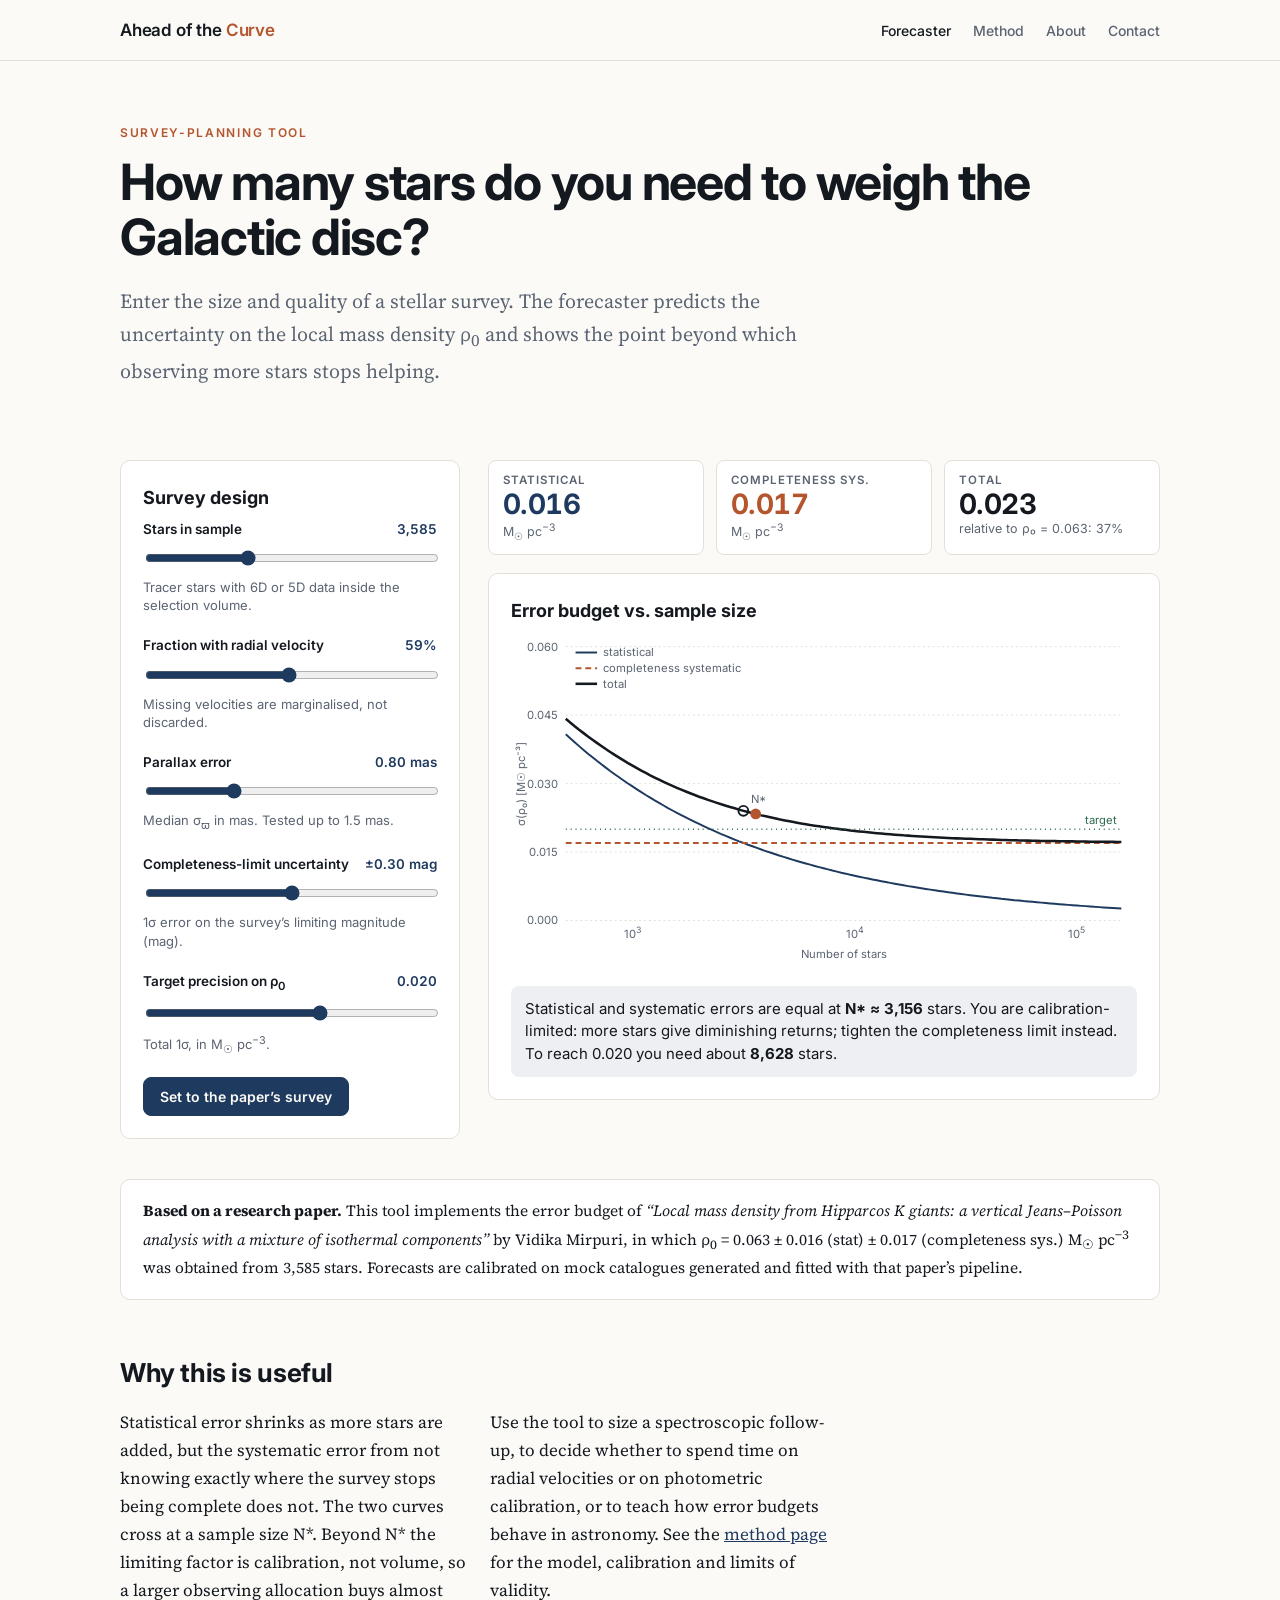
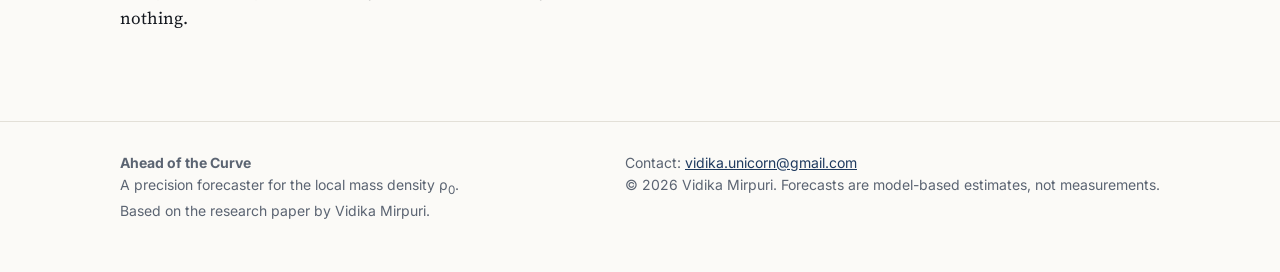
==== index.html @ 7cc65540 "Finish forecaster site: calibration, method page, README, layout fixes Co-Authored-By: Claude Sonnet" ====
<!doctype html><html lang="en"><head><meta charset="utf-8"><meta name="viewport" content="width=device-width,initial-scale=1">
<title>Precision Forecaster · Ahead of the Curve</title>
<meta name="description" content="Ahead of the Curve: a precision forecaster for measuring the local dark and baryonic mass density, based on a Hipparcos K-giant Jeans–Poisson analysis.">
<link rel="preconnect" href="https://fonts.googleapis.com"><link rel="preconnect" href="https://fonts.gstatic.com" crossorigin>
<link href="https://fonts.googleapis.com/css2?family=Inter:wght@400;500;600;700&family=Source+Serif+4:ital,wght@0,400;0,600;0,700;1,400&display=swap" rel="stylesheet">
<link rel="stylesheet" href="assets/style.css"></head><body>
<header class="top"><div class="wrap"><a class="brand" href="index.html">Ahead of the <span>Curve</span></a><nav><a href="index.html" class="on">Forecaster</a><a href="method.html" class="">Method</a><a href="about.html" class="">About</a><a href="contact.html" class="">Contact</a></nav></div></header>
<main class="wrap">
<section class="hero"><div class="eyebrow">Survey-planning tool</div>
<h1>How many stars do you need to weigh the Galactic disc?</h1>
<p class="lede">Enter the size and quality of a stellar survey. The forecaster predicts the uncertainty on the local mass density ρ<sub>0</sub> and shows the point beyond which observing more stars stops helping.</p></section>
<div class="grid">
<div class="card"><h3>Survey design</h3>
<div class="field"><label for="n"><span>Stars in sample</span><output id="nO"></output></label><input id="n" type="range" min="2.7" max="5.2" step="any"><small>Tracer stars with 6D or 5D data inside the selection volume.</small></div>
<div class="field"><label for="rv"><span>Fraction with radial velocity</span><output id="rvO"></output></label><input id="rv" type="range" min="0.2" max="1" step="0.01"><small>Missing velocities are marginalised, not discarded.</small></div>
<div class="field"><label for="plx"><span>Parallax error</span><output id="plxO"></output></label><input id="plx" type="range" min="0.1" max="2.5" step="0.05"><small>Median σ<sub>ϖ</sub> in mas. Tested up to 1.5 mas.</small></div>
<div class="field"><label for="dv"><span>Completeness-limit uncertainty</span><output id="dvO"></output></label><input id="dv" type="range" min="0" max="0.6" step="0.01"><small>1σ error on the survey’s limiting magnitude (mag).</small></div>
<div class="field"><label for="tgt"><span>Target precision on ρ<sub>0</sub></span><output id="tgtO"></output></label><input id="tgt" type="range" min="0.005" max="0.03" step="0.001"><small>Total 1σ, in M<sub>☉</sub> pc<sup>−3</sup>.</small></div>
<button class="btn" id="paper">Set to the paper’s survey</button></div>
<div><div class="kpis">
<div class="kpi stat"><div class="l">Statistical</div><div class="v" id="kS"></div><div class="s">M<sub>☉</sub> pc<sup>−3</sup></div></div>
<div class="kpi sys"><div class="l">Completeness sys.</div><div class="v" id="kY"></div><div class="s">M<sub>☉</sub> pc<sup>−3</sup></div></div>
<div class="kpi"><div class="l">Total</div><div class="v" id="kT"></div><div class="s" id="kTs"></div></div></div>
<div class="card"><h3>Error budget vs. sample size</h3><svg id="chart" viewBox="0 0 640 340" width="100%" role="img" aria-label="Forecast error on rho0 versus number of stars"></svg>
<div class="verdict" id="verdict"></div><div id="warn"></div></div></div></div>
<div class="based"><strong>Based on a research paper.</strong> This tool implements the error budget of <em>“Local mass density from Hipparcos K giants: a vertical Jeans–Poisson analysis with a mixture of isothermal components”</em> by Vidika Mirpuri, in which ρ<sub>0</sub> = 0.063 ± 0.016 (stat) ± 0.017 (completeness sys.) M<sub>☉</sub> pc<sup>−3</sup> was obtained from 3,585 stars. Forecasts are calibrated on mock catalogues generated and fitted with that paper’s pipeline.</div>
<h2>Why this is useful</h2><div class="two prose">
<p>Statistical error shrinks as more stars are added, but the systematic error from not knowing exactly where the survey stops being complete does not. The two curves cross at a sample size N*. Beyond N* the limiting factor is calibration, not volume, so a larger observing allocation buys almost nothing.</p>
<p>Use the tool to size a spectroscopic follow-up, to decide whether to spend time on radial velocities or on photometric calibration, or to teach how error budgets behave in astronomy. See the <a href="method.html">method page</a> for the model, calibration and limits of validity.</p></div></main>
<footer><div class="wrap"><div><strong>Ahead of the Curve</strong><br>A precision forecaster for the local mass density ρ<sub>0</sub>.<br>Based on the research paper by Vidika Mirpuri.</div>
<div>Contact: <a href="mailto:vidika.unicorn@gmail.com">vidika.unicorn@gmail.com</a><br>© 2026 Vidika Mirpuri. Forecasts are model-based estimates, not measurements.</div></div></footer><script src="assets/calibration.js"></script><script src="assets/forecast.js"></script></body></html>
---- assets/style.css ----
:root{--bg:#fbfaf7;--ink:#14181f;--mute:#5b6472;--line:#e3e0d8;--card:#ffffff;--accent:#1f3a5f;--accent2:#b4552d;--stat:#1f3a5f;--sys:#b4552d;--tot:#14181f;--ok:#2f6b4f;--warn:#9a6a00}
@media (prefers-color-scheme:dark){:root{--bg:#0f1218;--ink:#eceae4;--mute:#9aa3b2;--line:#252b36;--card:#161b24;--accent:#8fb0e0;--accent2:#e29a72;--stat:#8fb0e0;--sys:#e29a72;--tot:#eceae4;--ok:#7cc4a0;--warn:#e0b84d}}
*{box-sizing:border-box}html{scroll-behavior:smooth}
body{margin:0;background:var(--bg);color:var(--ink);font:17px/1.65 "Source Serif 4",Georgia,serif}
h1,h2,h3,.sans,nav,label,button,.tag,table{font-family:Inter,system-ui,-apple-system,"Segoe UI",sans-serif}
a{color:var(--accent)}
.wrap{max-width:1080px;margin:0 auto;padding:0 20px}
header.top{border-bottom:1px solid var(--line);background:var(--bg);position:sticky;top:0;z-index:5}
header.top .wrap{display:flex;align-items:center;justify-content:space-between;height:60px}
.brand{font:600 17px Inter,sans-serif;color:var(--ink);text-decoration:none;letter-spacing:-.01em}
.brand span{color:var(--accent2)}
nav a{margin-left:22px;font-size:14px;color:var(--mute);text-decoration:none;font-weight:500}
nav a:hover,nav a.on{color:var(--ink)}
.hero{padding:64px 0 28px}
.eyebrow{font:600 12px Inter,sans-serif;letter-spacing:.14em;text-transform:uppercase;color:var(--accent2)}
h1{font-size:clamp(32px,5vw,50px);line-height:1.1;letter-spacing:-.025em;margin:.3em 0 .4em;font-weight:700}
h2{font-size:26px;letter-spacing:-.015em;margin:2em 0 .5em}
h3{font-size:18px;margin:1.6em 0 .3em}
.lede{font-size:20px;color:var(--mute);max-width:720px}
.grid{display:grid;grid-template-columns:340px 1fr;gap:28px;align-items:start;margin:24px 0 40px}
@media(max-width:860px){.grid{grid-template-columns:1fr}}
.card{background:var(--card);border:1px solid var(--line);border-radius:10px;padding:22px}
.card h3{margin-top:0}
.field{margin:0 0 20px}
.field label{display:flex;justify-content:space-between;font-size:13.5px;font-weight:600;margin-bottom:6px}
.field output{font-variant-numeric:tabular-nums;color:var(--accent)}
.field small{display:block;color:var(--mute);font:13px/1.4 Inter,sans-serif;margin-top:4px}
input[type=range]{width:100%;accent-color:var(--accent)}
.kpis{display:grid;grid-template-columns:repeat(3,1fr);gap:12px;margin-bottom:18px}
@media(max-width:560px){.kpis{grid-template-columns:1fr}}
.kpi{border:1px solid var(--line);border-radius:8px;padding:12px 14px;background:var(--card)}
.kpi .l{font:600 11.5px Inter;letter-spacing:.08em;text-transform:uppercase;color:var(--mute)}
.kpi .v{font:700 28px Inter;letter-spacing:-.02em;font-variant-numeric:tabular-nums}
.kpi .s{font:12.5px Inter;color:var(--mute)}
.kpi.stat .v{color:var(--stat)}.kpi.sys .v{color:var(--sys)}
svg text{font-family:Inter,sans-serif;fill:var(--mute);font-size:11.5px}
.axis{stroke:var(--line)}.gridl{stroke:var(--line);stroke-dasharray:2 3}
.note{border-left:3px solid var(--accent2);padding:6px 14px;margin:16px 0;color:var(--mute);font-size:15px}
.note.warn{border-color:var(--warn)}
.verdict{font:15px/1.5 Inter,sans-serif;padding:12px 14px;border-radius:8px;background:color-mix(in srgb,var(--accent) 8%,transparent);margin-top:14px}
table{border-collapse:collapse;width:100%;font-size:14px;margin:12px 0}
th,td{text-align:left;padding:8px 10px;border-bottom:1px solid var(--line);font-variant-numeric:tabular-nums}
th{font-weight:600;color:var(--mute);font-size:12px;text-transform:uppercase;letter-spacing:.06em}
.prose{max-width:720px}
.prose p{margin:0 0 1.1em}
.two{display:grid;grid-template-columns:1fr 1fr;gap:20px}@media(max-width:700px){.two{grid-template-columns:1fr}}
.tag{display:inline-block;font-size:12px;font-weight:600;padding:3px 9px;border:1px solid var(--line);border-radius:99px;color:var(--mute);margin:0 6px 6px 0}
.based{margin:28px 0;padding:18px 22px;border:1px solid var(--line);border-radius:10px;background:var(--card);font-size:15.5px}
.founder{display:grid;grid-template-columns:120px 1fr;gap:26px;align-items:start}
@media(max-width:600px){.founder{grid-template-columns:1fr}}
.mono{width:120px;height:120px;border-radius:50%;background:var(--accent);color:var(--bg);display:grid;place-items:center;font:700 40px Inter;letter-spacing:-.02em}
blockquote{margin:1.4em 0;padding:4px 0 4px 20px;border-left:3px solid var(--accent2);font-size:20px;line-height:1.5;font-style:italic}
footer{border-top:1px solid var(--line);margin-top:70px;padding:30px 0 50px;color:var(--mute);font:14px/1.6 Inter,sans-serif}
footer .wrap{display:flex;gap:30px;justify-content:space-between;flex-wrap:wrap}
code{font:13.5px ui-monospace,Menlo,monospace;background:color-mix(in srgb,var(--ink) 7%,transparent);padding:1px 5px;border-radius:4px}
.eq{font:italic 17px "Source Serif 4",Georgia,serif;text-align:center;padding:12px;overflow-x:auto}
button.btn{font:600 14px Inter;padding:10px 16px;border-radius:8px;border:1px solid var(--accent);background:var(--accent);color:var(--bg);cursor:pointer}

@media(max-width:600px){nav a{margin-left:14px;font-size:13px}.brand{white-space:nowrap;font-size:15px}}
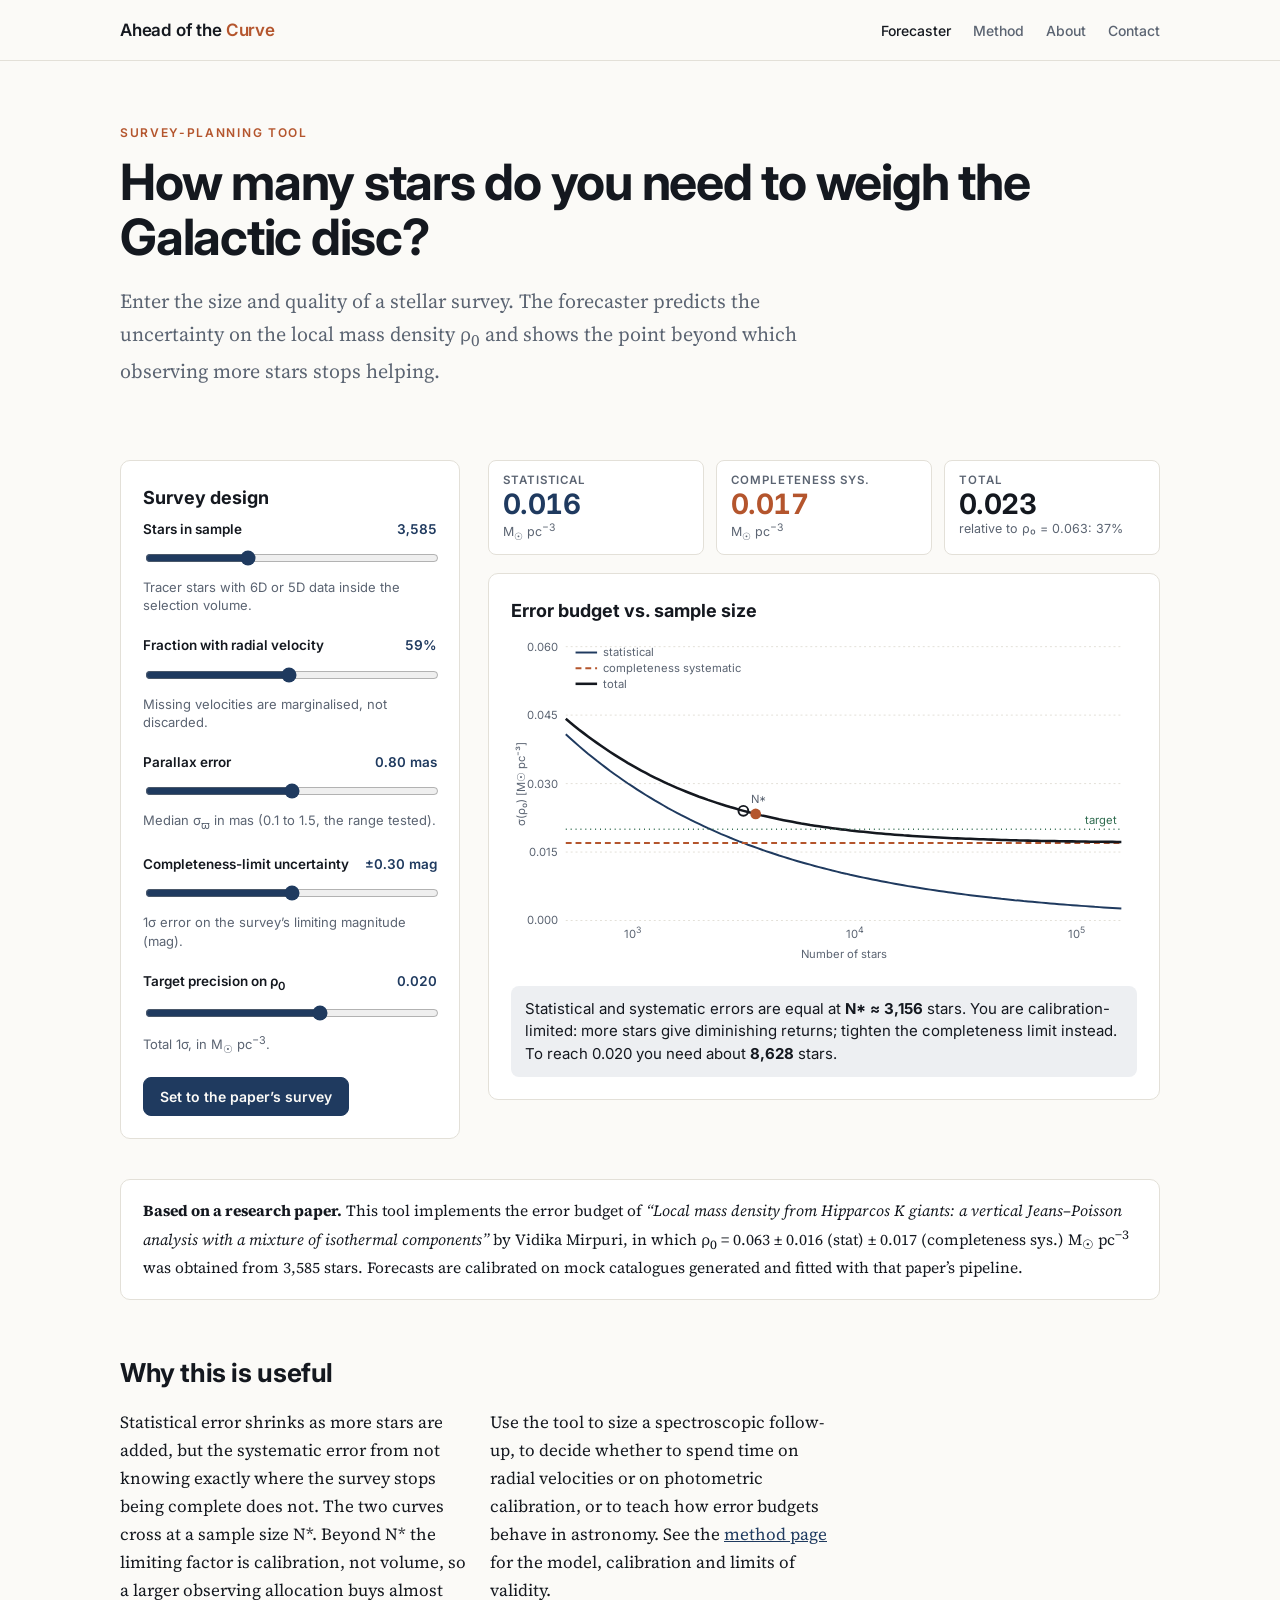
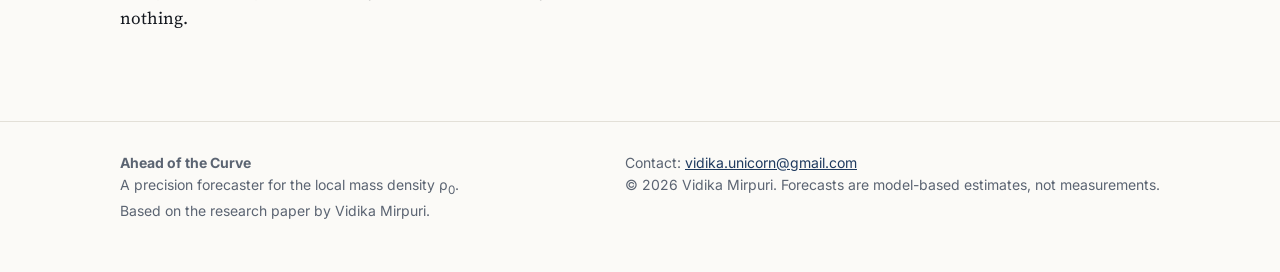
==== commit 7b601d16: "Limit parallax slider to the tested range (0.1 to 1.5 mas) Co-Authored-By: Claude Sonnet 5.5 <norepl" ====
--- a/index.html
+++ b/index.html
@@ -13,7 +13,7 @@
 <div class="card"><h3>Survey design</h3>
 <div class="field"><label for="n"><span>Stars in sample</span><output id="nO"></output></label><input id="n" type="range" min="2.7" max="5.2" step="any"><small>Tracer stars with 6D or 5D data inside the selection volume.</small></div>
 <div class="field"><label for="rv"><span>Fraction with radial velocity</span><output id="rvO"></output></label><input id="rv" type="range" min="0.2" max="1" step="0.01"><small>Missing velocities are marginalised, not discarded.</small></div>
-<div class="field"><label for="plx"><span>Parallax error</span><output id="plxO"></output></label><input id="plx" type="range" min="0.1" max="2.5" step="0.05"><small>Median σ<sub>ϖ</sub> in mas. Tested up to 1.5 mas.</small></div>
+<div class="field"><label for="plx"><span>Parallax error</span><output id="plxO"></output></label><input id="plx" type="range" min="0.1" max="1.5" step="0.05"><small>Median σ<sub>ϖ</sub> in mas (0.1 to 1.5, the range tested).</small></div>
 <div class="field"><label for="dv"><span>Completeness-limit uncertainty</span><output id="dvO"></output></label><input id="dv" type="range" min="0" max="0.6" step="0.01"><small>1σ error on the survey’s limiting magnitude (mag).</small></div>
 <div class="field"><label for="tgt"><span>Target precision on ρ<sub>0</sub></span><output id="tgtO"></output></label><input id="tgt" type="range" min="0.005" max="0.03" step="0.001"><small>Total 1σ, in M<sub>☉</sub> pc<sup>−3</sup>.</small></div>
 <button class="btn" id="paper">Set to the paper’s survey</button></div>
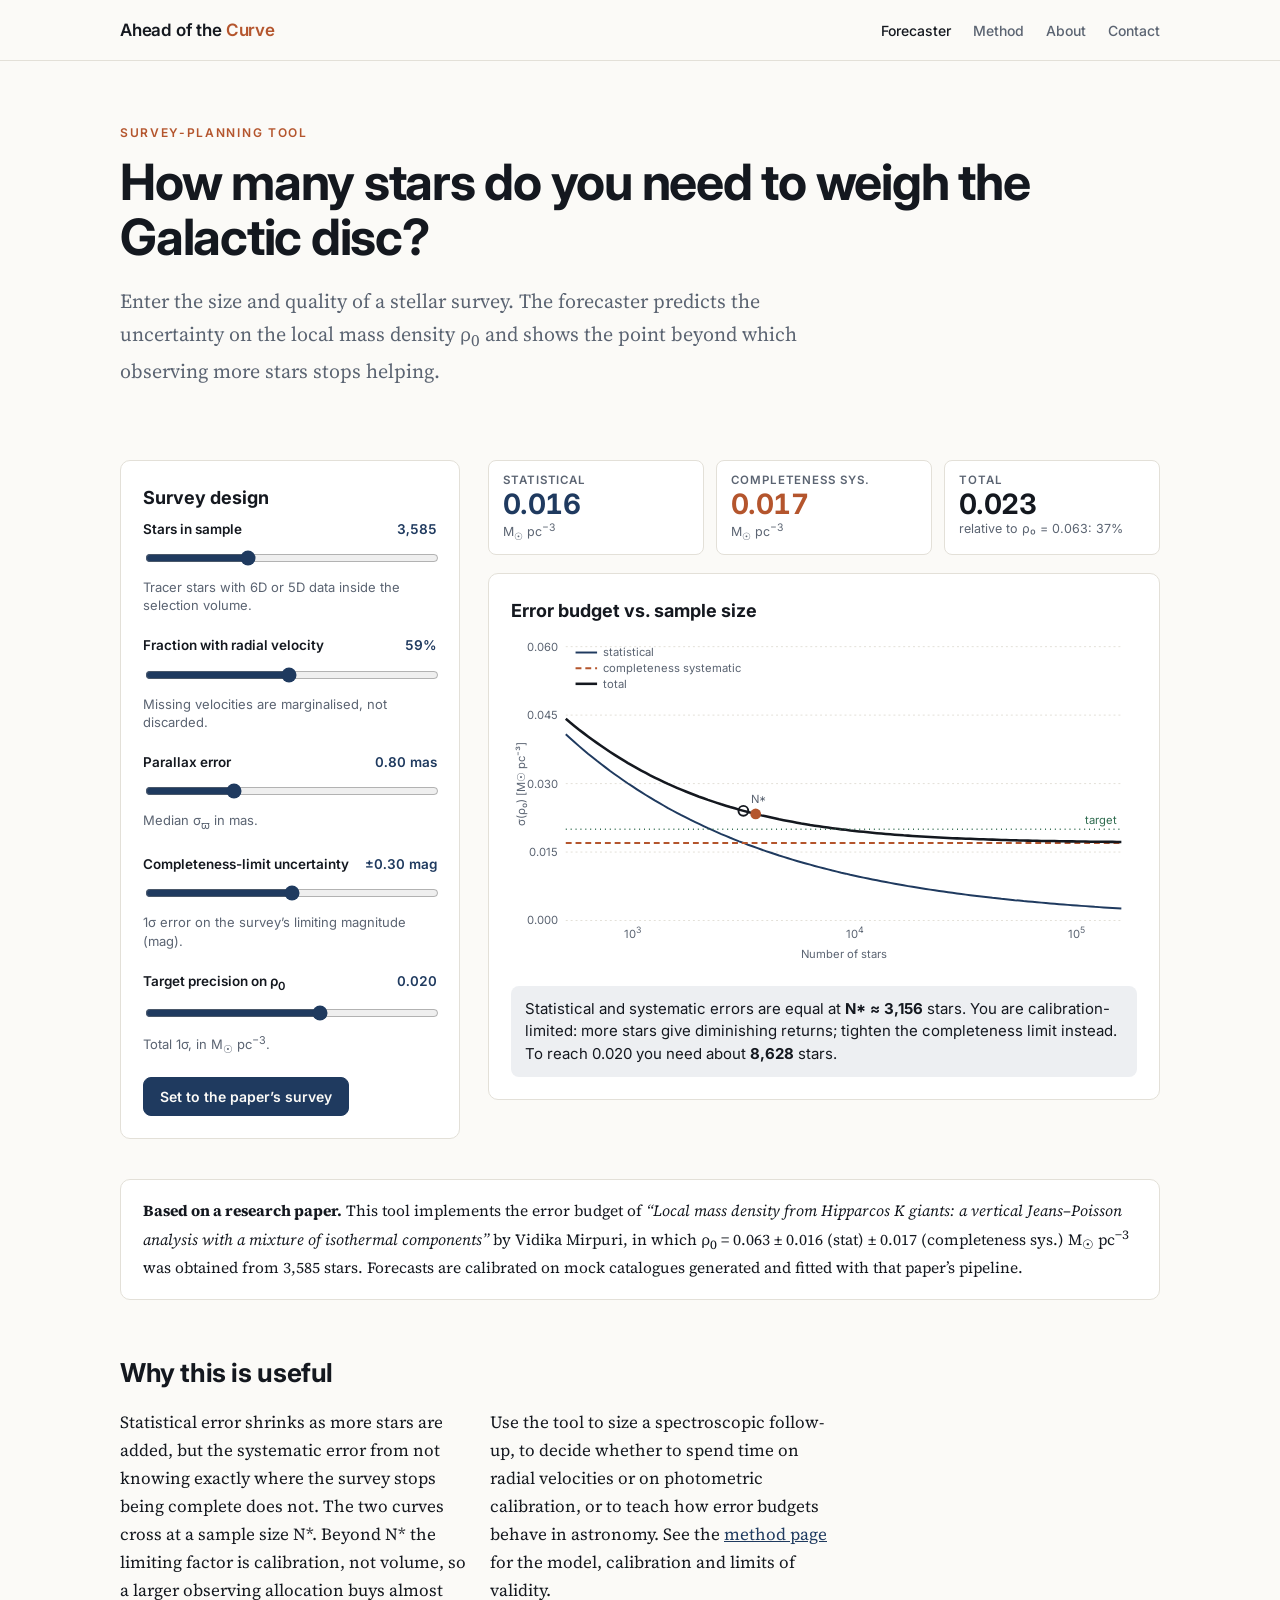
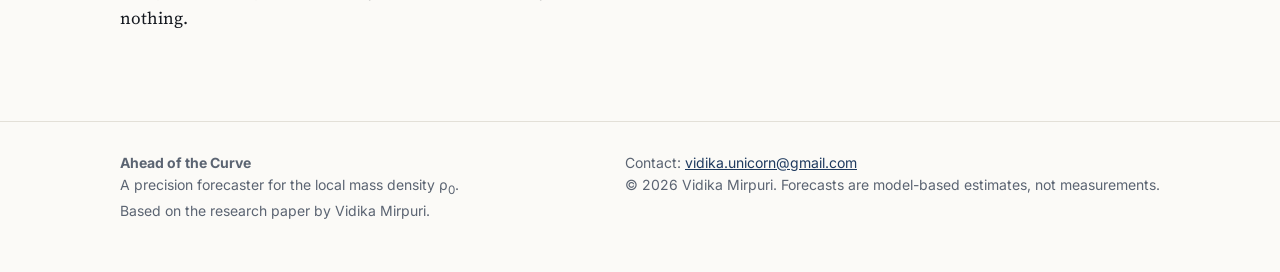
==== commit 8e77e543: "Let the parallax slider go up to 2.5 mas again (no warning) Co-Authored-By: Claude Sonnet 5.5 <norep" ====
--- a/index.html
+++ b/index.html
@@ -13,7 +13,7 @@
 <div class="card"><h3>Survey design</h3>
 <div class="field"><label for="n"><span>Stars in sample</span><output id="nO"></output></label><input id="n" type="range" min="2.7" max="5.2" step="any"><small>Tracer stars with 6D or 5D data inside the selection volume.</small></div>
 <div class="field"><label for="rv"><span>Fraction with radial velocity</span><output id="rvO"></output></label><input id="rv" type="range" min="0.2" max="1" step="0.01"><small>Missing velocities are marginalised, not discarded.</small></div>
-<div class="field"><label for="plx"><span>Parallax error</span><output id="plxO"></output></label><input id="plx" type="range" min="0.1" max="1.5" step="0.05"><small>Median σ<sub>ϖ</sub> in mas (0.1 to 1.5, the range tested).</small></div>
+<div class="field"><label for="plx"><span>Parallax error</span><output id="plxO"></output></label><input id="plx" type="range" min="0.1" max="2.5" step="0.05"><small>Median σ<sub>ϖ</sub> in mas.</small></div>
 <div class="field"><label for="dv"><span>Completeness-limit uncertainty</span><output id="dvO"></output></label><input id="dv" type="range" min="0" max="0.6" step="0.01"><small>1σ error on the survey’s limiting magnitude (mag).</small></div>
 <div class="field"><label for="tgt"><span>Target precision on ρ<sub>0</sub></span><output id="tgtO"></output></label><input id="tgt" type="range" min="0.005" max="0.03" step="0.001"><small>Total 1σ, in M<sub>☉</sub> pc<sup>−3</sup>.</small></div>
 <button class="btn" id="paper">Set to the paper’s survey</button></div>
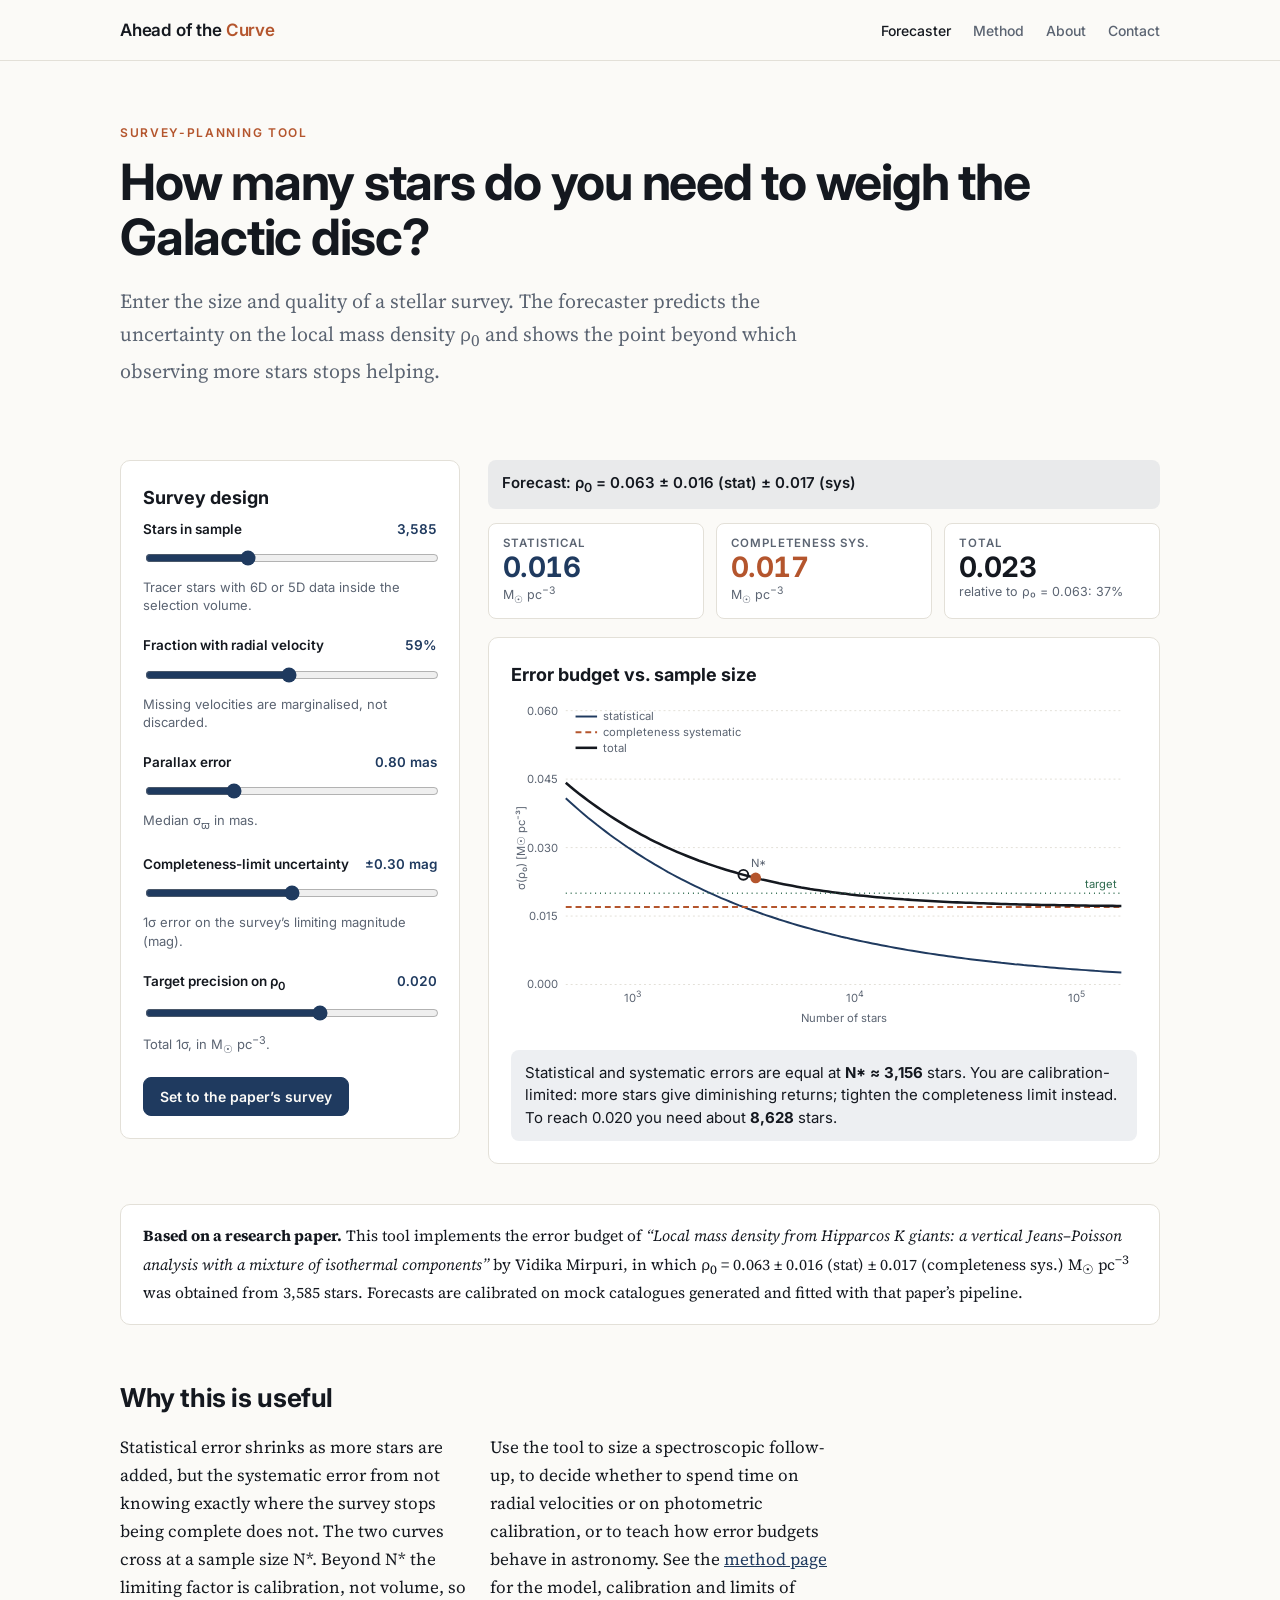
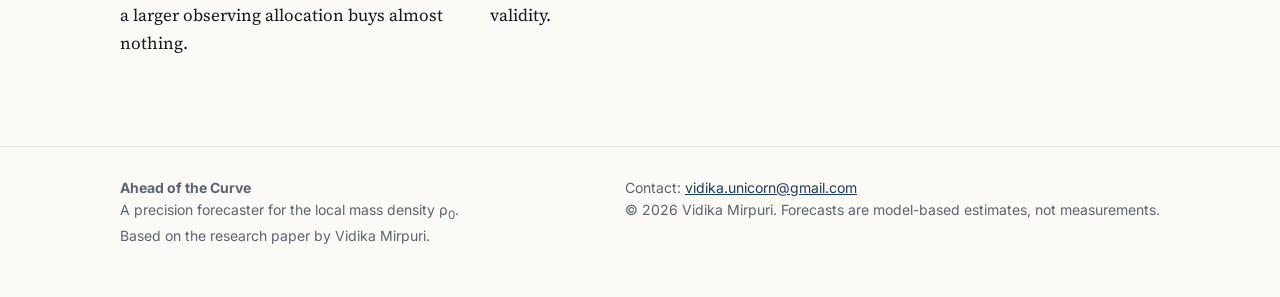
==== commit 23725cc0: "Remove parallax bias note; show forecast error bars as rho0 +/- stat +/- sys Co-Authored-By: Claude " ====
--- a/index.html
+++ b/index.html
@@ -17,7 +17,7 @@
 <div class="field"><label for="dv"><span>Completeness-limit uncertainty</span><output id="dvO"></output></label><input id="dv" type="range" min="0" max="0.6" step="0.01"><small>1σ error on the survey’s limiting magnitude (mag).</small></div>
 <div class="field"><label for="tgt"><span>Target precision on ρ<sub>0</sub></span><output id="tgtO"></output></label><input id="tgt" type="range" min="0.005" max="0.03" step="0.001"><small>Total 1σ, in M<sub>☉</sub> pc<sup>−3</sup>.</small></div>
 <button class="btn" id="paper">Set to the paper’s survey</button></div>
-<div><div class="kpis">
+<div><div class="verdict" id="eb" style="margin:0 0 14px;font-weight:600"></div><div class="kpis">
 <div class="kpi stat"><div class="l">Statistical</div><div class="v" id="kS"></div><div class="s">M<sub>☉</sub> pc<sup>−3</sup></div></div>
 <div class="kpi sys"><div class="l">Completeness sys.</div><div class="v" id="kY"></div><div class="s">M<sub>☉</sub> pc<sup>−3</sup></div></div>
 <div class="kpi"><div class="l">Total</div><div class="v" id="kT"></div><div class="s" id="kTs"></div></div></div>
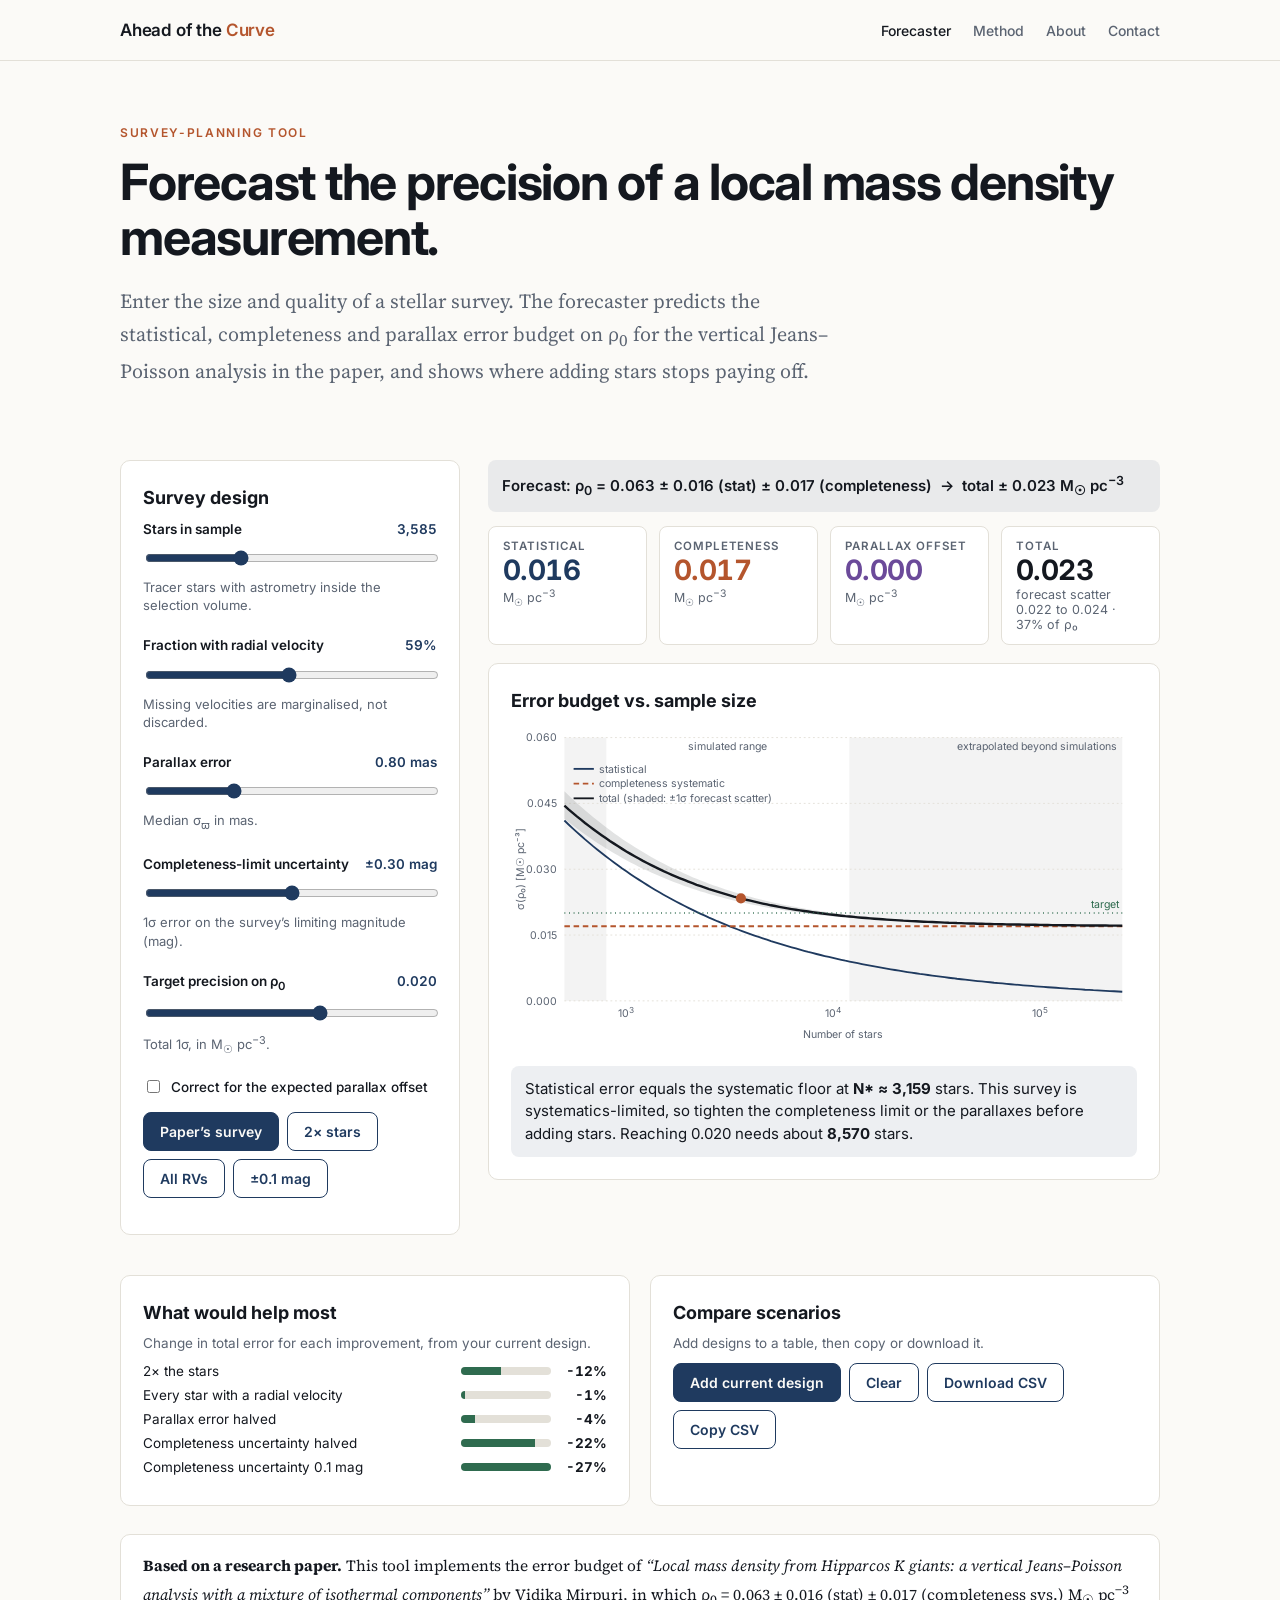
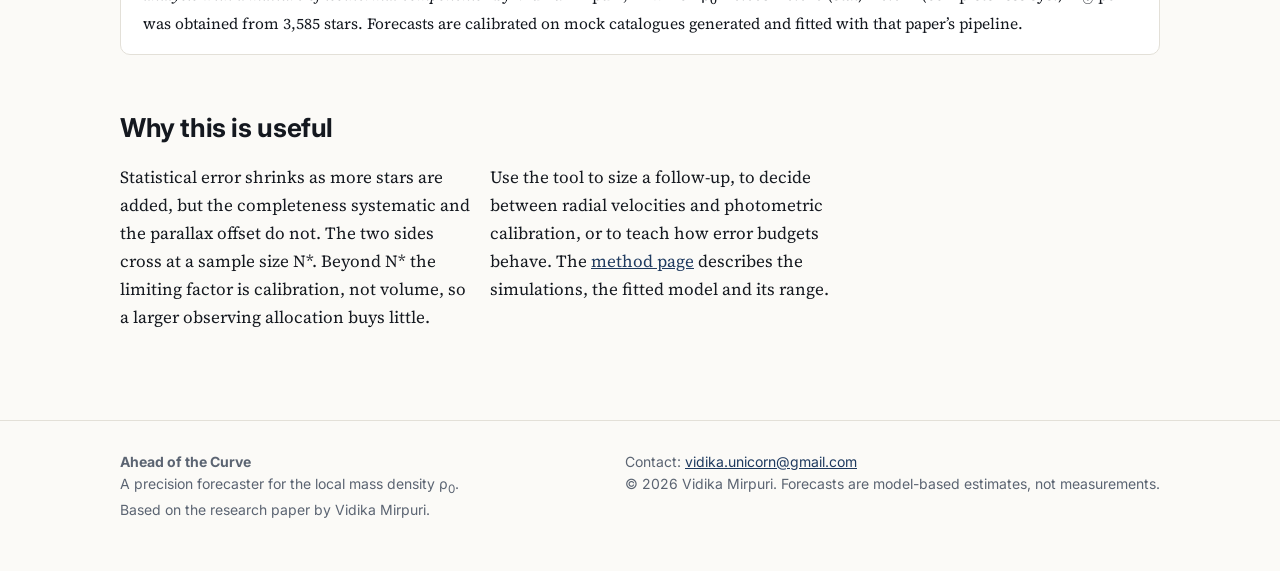
==== commit a1409b3e: "Advanced forecaster: emulator fitted to 68 MCMC runs, parallax and completeness terms, forecast band" ====
--- a/index.html
+++ b/index.html
@@ -7,25 +7,29 @@
 <header class="top"><div class="wrap"><a class="brand" href="index.html">Ahead of the <span>Curve</span></a><nav><a href="index.html" class="on">Forecaster</a><a href="method.html" class="">Method</a><a href="about.html" class="">About</a><a href="contact.html" class="">Contact</a></nav></div></header>
 <main class="wrap">
 <section class="hero"><div class="eyebrow">Survey-planning tool</div>
-<h1>How many stars do you need to weigh the Galactic disc?</h1>
-<p class="lede">Enter the size and quality of a stellar survey. The forecaster predicts the uncertainty on the local mass density ρ<sub>0</sub> and shows the point beyond which observing more stars stops helping.</p></section>
+<h1>Forecast the precision of a local mass density measurement.</h1>
+<p class="lede">Enter the size and quality of a stellar survey. The forecaster predicts the statistical, completeness and parallax error budget on ρ<sub>0</sub> for the vertical Jeans–Poisson analysis in the paper, and shows where adding stars stops paying off.</p></section>
 <div class="grid">
 <div class="card"><h3>Survey design</h3>
-<div class="field"><label for="n"><span>Stars in sample</span><output id="nO"></output></label><input id="n" type="range" min="2.7" max="5.2" step="any"><small>Tracer stars with 6D or 5D data inside the selection volume.</small></div>
+<div class="field"><label for="n"><span>Stars in sample</span><output id="nO"></output></label><input id="n" type="range" min="2.7" max="5.4" step="any"><small>Tracer stars with astrometry inside the selection volume.</small></div>
 <div class="field"><label for="rv"><span>Fraction with radial velocity</span><output id="rvO"></output></label><input id="rv" type="range" min="0.2" max="1" step="0.01"><small>Missing velocities are marginalised, not discarded.</small></div>
 <div class="field"><label for="plx"><span>Parallax error</span><output id="plxO"></output></label><input id="plx" type="range" min="0.1" max="2.5" step="0.05"><small>Median σ<sub>ϖ</sub> in mas.</small></div>
 <div class="field"><label for="dv"><span>Completeness-limit uncertainty</span><output id="dvO"></output></label><input id="dv" type="range" min="0" max="0.6" step="0.01"><small>1σ error on the survey’s limiting magnitude (mag).</small></div>
 <div class="field"><label for="tgt"><span>Target precision on ρ<sub>0</sub></span><output id="tgtO"></output></label><input id="tgt" type="range" min="0.005" max="0.03" step="0.001"><small>Total 1σ, in M<sub>☉</sub> pc<sup>−3</sup>.</small></div>
-<button class="btn" id="paper">Set to the paper’s survey</button></div>
+<label class="chk"><input type="checkbox" id="corr"> Correct for the expected parallax offset</label>
+<div class="btns"><button class="btn" id="paper">Paper’s survey</button><button class="btn ghost" id="pDouble">2× stars</button><button class="btn ghost" id="pRV">All RVs</button><button class="btn ghost" id="pTight">±0.1 mag</button></div></div>
 <div><div class="verdict" id="eb" style="margin:0 0 14px;font-weight:600"></div><div class="kpis">
 <div class="kpi stat"><div class="l">Statistical</div><div class="v" id="kS"></div><div class="s">M<sub>☉</sub> pc<sup>−3</sup></div></div>
-<div class="kpi sys"><div class="l">Completeness sys.</div><div class="v" id="kY"></div><div class="s">M<sub>☉</sub> pc<sup>−3</sup></div></div>
+<div class="kpi sys"><div class="l">Completeness</div><div class="v" id="kY"></div><div class="s">M<sub>☉</sub> pc<sup>−3</sup></div></div>
+<div class="kpi plx"><div class="l">Parallax offset</div><div class="v" id="kQ"></div><div class="s">M<sub>☉</sub> pc<sup>−3</sup></div></div>
 <div class="kpi"><div class="l">Total</div><div class="v" id="kT"></div><div class="s" id="kTs"></div></div></div>
-<div class="card"><h3>Error budget vs. sample size</h3><svg id="chart" viewBox="0 0 640 340" width="100%" role="img" aria-label="Forecast error on rho0 versus number of stars"></svg>
-<div class="verdict" id="verdict"></div><div id="warn"></div></div></div></div>
+<div class="card"><h3>Error budget vs. sample size</h3><svg id="chart" viewBox="0 0 680 350" width="100%" role="img" aria-label="Forecast error on rho0 versus number of stars"></svg>
+<div class="verdict" id="verdict"></div></div></div></div>
+<div class="two"><div class="card"><h3>What would help most</h3><p class="small">Change in total error for each improvement, from your current design.</p><div id="sens"></div></div>
+<div class="card"><h3>Compare scenarios</h3><p class="small">Add designs to a table, then copy or download it.</p><div class="btns"><button class="btn" id="add">Add current design</button><button class="btn ghost" id="clr">Clear</button><button class="btn ghost" id="dl">Download CSV</button><button class="btn ghost" id="cp">Copy CSV</button></div><div id="scn" hidden style="overflow-x:auto"><table id="tbl"></table></div></div></div>
 <div class="based"><strong>Based on a research paper.</strong> This tool implements the error budget of <em>“Local mass density from Hipparcos K giants: a vertical Jeans–Poisson analysis with a mixture of isothermal components”</em> by Vidika Mirpuri, in which ρ<sub>0</sub> = 0.063 ± 0.016 (stat) ± 0.017 (completeness sys.) M<sub>☉</sub> pc<sup>−3</sup> was obtained from 3,585 stars. Forecasts are calibrated on mock catalogues generated and fitted with that paper’s pipeline.</div>
 <h2>Why this is useful</h2><div class="two prose">
-<p>Statistical error shrinks as more stars are added, but the systematic error from not knowing exactly where the survey stops being complete does not. The two curves cross at a sample size N*. Beyond N* the limiting factor is calibration, not volume, so a larger observing allocation buys almost nothing.</p>
-<p>Use the tool to size a spectroscopic follow-up, to decide whether to spend time on radial velocities or on photometric calibration, or to teach how error budgets behave in astronomy. See the <a href="method.html">method page</a> for the model, calibration and limits of validity.</p></div></main>
+<p>Statistical error shrinks as more stars are added, but the completeness systematic and the parallax offset do not. The two sides cross at a sample size N*. Beyond N* the limiting factor is calibration, not volume, so a larger observing allocation buys little.</p>
+<p>Use the tool to size a follow-up, to decide between radial velocities and photometric calibration, or to teach how error budgets behave. The <a href="method.html">method page</a> describes the simulations, the fitted model and its range.</p></div></main>
 <footer><div class="wrap"><div><strong>Ahead of the Curve</strong><br>A precision forecaster for the local mass density ρ<sub>0</sub>.<br>Based on the research paper by Vidika Mirpuri.</div>
-<div>Contact: <a href="mailto:vidika.unicorn@gmail.com">vidika.unicorn@gmail.com</a><br>© 2026 Vidika Mirpuri. Forecasts are model-based estimates, not measurements.</div></div></footer><script src="assets/calibration.js"></script><script src="assets/forecast.js"></script></body></html>+<div>Contact: <a href="mailto:vidika.unicorn@gmail.com">vidika.unicorn@gmail.com</a><br>© 2026 Vidika Mirpuri. Forecasts are model-based estimates, not measurements.</div></div></footer><script src="assets/calibration2.js"></script><script src="assets/forecast2.js"></script></body></html>
--- a/assets/style.css
+++ b/assets/style.css
@@ -1,5 +1,5 @@
-:root{--bg:#fbfaf7;--ink:#14181f;--mute:#5b6472;--line:#e3e0d8;--card:#ffffff;--accent:#1f3a5f;--accent2:#b4552d;--stat:#1f3a5f;--sys:#b4552d;--tot:#14181f;--ok:#2f6b4f;--warn:#9a6a00}
-@media (prefers-color-scheme:dark){:root{--bg:#0f1218;--ink:#eceae4;--mute:#9aa3b2;--line:#252b36;--card:#161b24;--accent:#8fb0e0;--accent2:#e29a72;--stat:#8fb0e0;--sys:#e29a72;--tot:#eceae4;--ok:#7cc4a0;--warn:#e0b84d}}
+:root{--bg:#fbfaf7;--ink:#14181f;--mute:#5b6472;--line:#e3e0d8;--card:#ffffff;--accent:#1f3a5f;--accent2:#b4552d;--stat:#1f3a5f;--sys:#b4552d;--tot:#14181f;--ok:#2f6b4f;--plx:#6b4a9a;--warn:#9a6a00}
+@media (prefers-color-scheme:dark){:root{--bg:#0f1218;--ink:#eceae4;--mute:#9aa3b2;--line:#252b36;--card:#161b24;--accent:#8fb0e0;--accent2:#e29a72;--stat:#8fb0e0;--sys:#e29a72;--tot:#eceae4;--ok:#7cc4a0;--plx:#b79adf;--warn:#e0b84d}}
 *{box-sizing:border-box}html{scroll-behavior:smooth}
 body{margin:0;background:var(--bg);color:var(--ink);font:17px/1.65 "Source Serif 4",Georgia,serif}
 h1,h2,h3,.sans,nav,label,button,.tag,table{font-family:Inter,system-ui,-apple-system,"Segoe UI",sans-serif}
@@ -57,3 +57,15 @@
 button.btn{font:600 14px Inter;padding:10px 16px;border-radius:8px;border:1px solid var(--accent);background:var(--accent);color:var(--bg);cursor:pointer}
 
 @media(max-width:600px){nav a{margin-left:14px;font-size:13px}.brand{white-space:nowrap;font-size:15px}}
+
+.kpis{grid-template-columns:repeat(4,1fr)}@media(max-width:900px){.kpis{grid-template-columns:repeat(2,1fr)}}
+.kpi.plx .v{color:var(--plx)}.kpi .s{min-height:1.3em}
+.chk{display:flex;gap:8px;align-items:center;font:500 13.5px Inter,sans-serif;margin:4px 0 16px}
+.btns{display:flex;flex-wrap:wrap;gap:8px;margin:6px 0 14px}.btn.ghost{background:transparent;color:var(--accent)}
+.small{font:13.5px/1.5 Inter,sans-serif;color:var(--mute);margin:0 0 10px}
+.srow{display:grid;grid-template-columns:1fr 90px 46px;gap:10px;align-items:center;font:13.5px Inter,sans-serif;margin:8px 0}
+.sbar{height:8px;background:var(--line);border-radius:4px;overflow:hidden}.sbar i{display:block;height:100%}
+.srow b{text-align:right;font-variant-numeric:tabular-nums}
+.two{margin:0 0 24px}.two>.card{min-width:0}
+th{text-transform:none;letter-spacing:.02em}
+@media(max-width:600px){header.top .wrap{height:auto;flex-wrap:wrap;padding:10px 0;row-gap:2px}nav{display:flex;flex-wrap:wrap}nav a{margin-left:0;margin-right:16px}}
